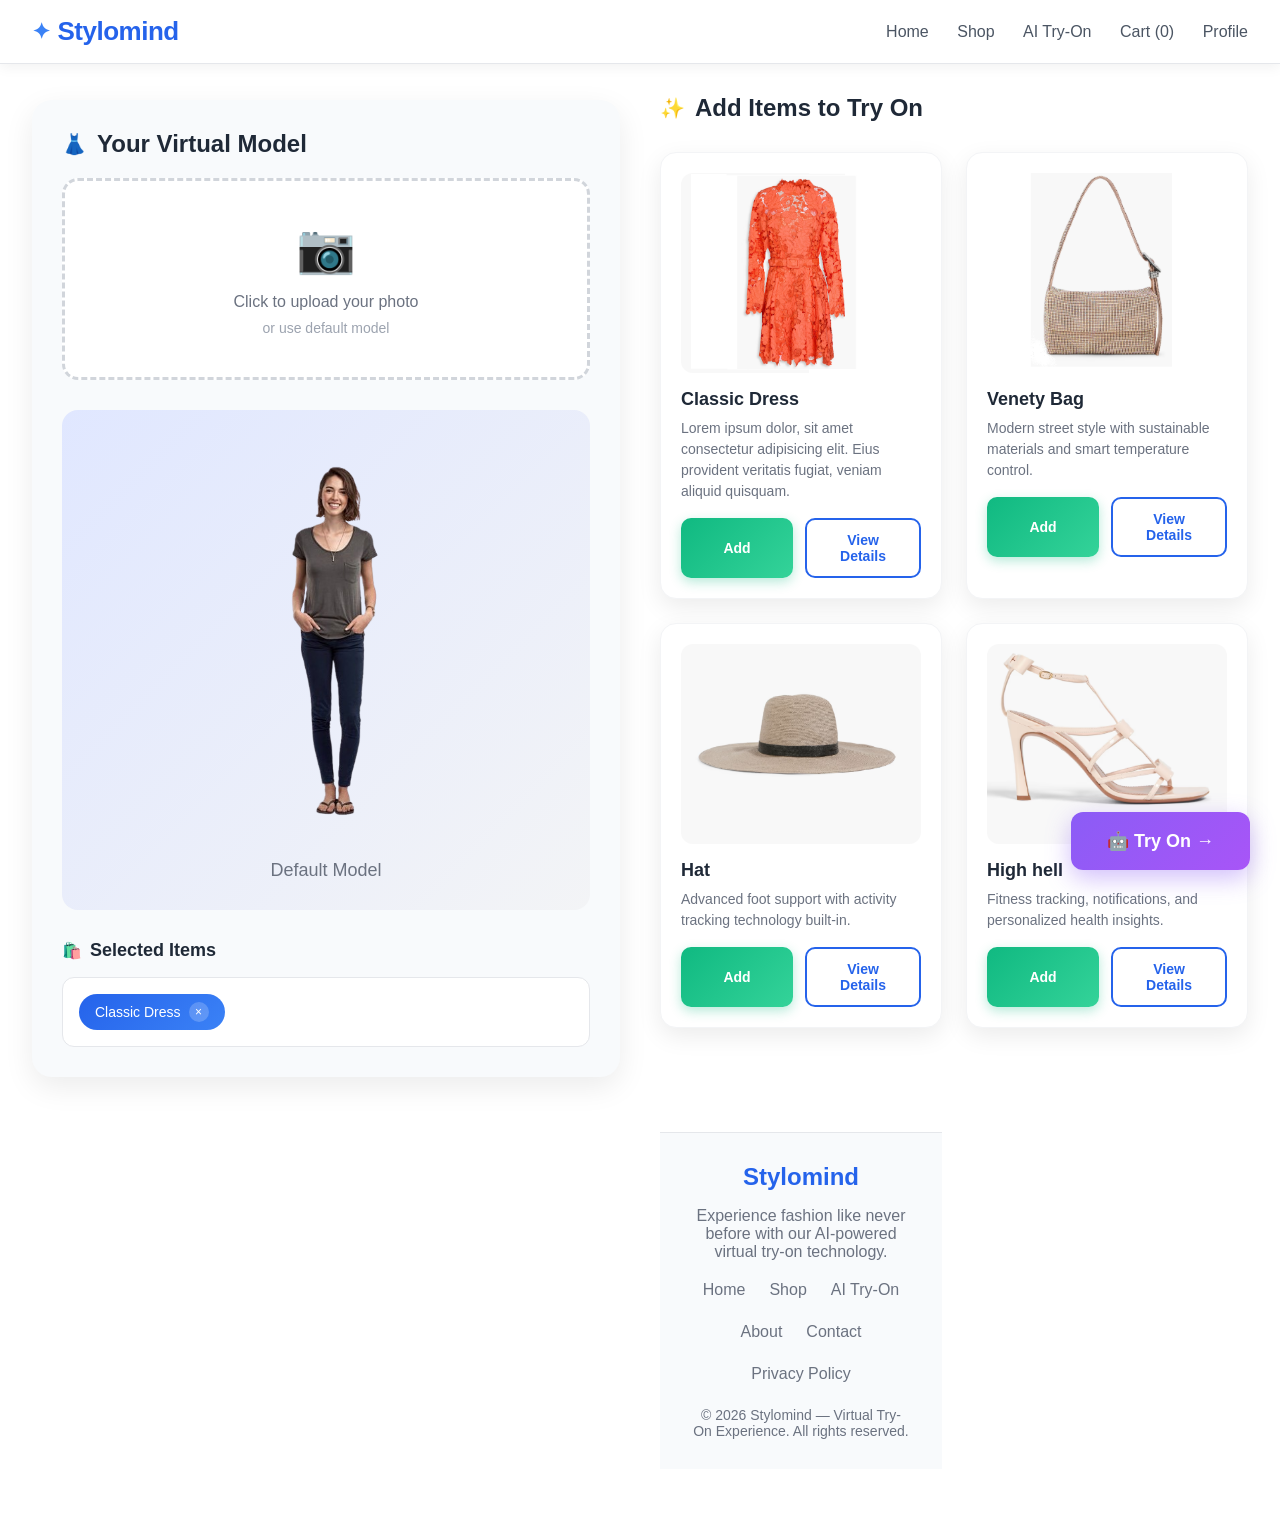
==== others/try_on.html @ b89e4848 "update update" ====
<!DOCTYPE html>
<html lang="en">
<head>
  <meta charset="UTF-8" />
  <meta name="viewport" content="width=device-width, initial-scale=1.0" />
  <title>AI Virtual Try-On | Stylomind</title>
  <link rel="stylesheet" href="try.css">
</head>
<body>

<header id="main-header">
  <div class="logo">Stylomind</div>
  <nav>
    <a href="index.html">Home</a>
    <a href="product-details.html">Shop</a>
    <a href="#" class="active">AI Try-On</a>
    <a href="#">Cart (<span id="cart-count">0</span>)</a>
    <a href="#">Profile</a>
  </nav>
</header>

<div class="main-container">
  
  <!-- LEFT SIDE - PERMANENT DRESS AREA -->
  <div class="permanent-section">
    <h2>Your Virtual Model</h2>
    
    <div class="upload-area" onclick="triggerUpload()">
      <div class="upload-icon">📷</div>
      <p>Click to upload your photo</p>
      <small>or use default model</small>
      <input type="file" id="imageUpload" accept="image/*" style="display: none;">
    </div>
    
    <div class="model-image-container">
      <img id="modelImage" src="" alt="Uploaded Model">
      <div class="default-model" id="defaultModel">
        <div class="icon"></div>
        <p>Default Model</p>
      </div>
    </div>
    
    <div class="selected-products">
      <h3>Selected Items</h3>
      <div class="selected-items" id="selectedItems">
        <!-- Selected items will appear here -->
        <div class="selected-item">
          Classic Dress <button class="remove" onclick="removeItem('Classic Dress')">×</button>
        </div>
      </div>
    </div>
  </div>
  
  <!-- RIGHT SIDE - PRODUCTS GRID -->
  <div class="products-section">
    <h2>Add Items to Try On</h2>
    
    <div class="products-grid">
      <!-- Product 1 -->
      <div class="product-card" data-id="1">
        <div class="product-image">
          <img src="../images/dress.PNG" alt="Classic Dress">
        </div>
        <div class="product-info">
          <h3>Classic Dress</h3>
          <p>Lorem ipsum dolor, sit amet consectetur adipisicing elit. Eius provident veritatis fugiat, veniam aliquid quisquam.</p>
          <div class="product-actions">
            <button class="btn-add" onclick="addProduct('Classic Dress', 1)">Add</button>
            <button class="btn-details" onclick="showDetails(1)">View Details</button>
          </div>
        </div>
      </div>
      
      <!-- Product 2 -->
      <div class="product-card" data-id="2">
        <div class="product-image">
          <img src="../images/bag.PNG" alt="Venety Bag">
        </div>
        <div class="product-info">
          <h3>Venety Bag</h3>
          <p>Modern street style with sustainable materials and smart temperature control.</p>
          <div class="product-actions">
            <button class="btn-add" onclick="addProduct('Venety Bag', 2)">Add</button>
            <button class="btn-details" onclick="showDetails(2)">View Details</button>
          </div>
        </div>
      </div>
      
      <!-- Product 3 -->
      <div class="product-card" data-id="3">
        <div class="product-image">
          <img src="../images/hat.PNG" alt="Hat">
        </div>
        <div class="product-info">
          <h3>Hat</h3>
          <p>Advanced foot support with activity tracking technology built-in.</p>
          <div class="product-actions">
            <button class="btn-add" onclick="addProduct('Hat', 3)">Add</button>
            <button class="btn-details" onclick="showDetails(3)">View Details</button>
          </div>
        </div>
      </div>
      
      <!-- Product 4 -->
      <div class="product-card" data-id="4">
        <div class="product-image">
          <img src="../images/shoes.PNG" alt="High hell">
        </div>
        <div class="product-info">
          <h3>High hell</h3>
          <p>Fitness tracking, notifications, and personalized health insights.</p>
          <div class="product-actions">
            <button class="btn-add" onclick="addProduct('High hell', 4)">Add</button>
            <button class="btn-details" onclick="showDetails(4)">View Details</button>
          </div>
        </div>
      </div>

<!-- TRY ON BUTTON -->
<button class="try-on-button" id="tryOnBtn" onclick="startTryOn()">
  <span>🤖 Try On →</span>
</button>

<!-- POPUP MODAL FOR PRODUCT DETAILS -->
<div class="modal-overlay" id="detailsModal">
  <div class="modal-content">
    <button class="close-modal" onclick="closeModal()">×</button>
    <div class="modal-body" id="modalBody">
      <!-- Content will be inserted here by JavaScript -->
    </div>
  </div>
</div>

<!-- LOADING OVERLAY -->
<div class="loading-overlay" id="loadingOverlay">
  <div class="loading-content">
    <h2 style="color: white; margin-bottom: 30px; font-size: 28px;">Generating Your AI Try-On</h2>
    
    <div class="loading-steps">
      <div class="loading-step">
        <div class="step-title">
          <span>Processing Image</span>
          <span class="step-percentage" id="step1Percent">0%</span>
        </div>
        <div class="progress-bar">
          <div class="progress-fill" id="step1Progress"></div>
        </div>
      </div>
      
      <div class="loading-step">
        <div class="step-title">
          <span>Generating AI Image</span>
          <span class="step-percentage" id="step2Percent">0%</span>
        </div>
        <div class="progress-bar">
          <div class="progress-fill" id="step2Progress"></div>
        </div>
      </div>
    </div>
    
    <div class="final-image-container" id="finalImageContainer">
      <img class="final-image" id="finalImage" src="" alt="AI Generated Try-On">
      <div class="reveal-loading" id="revealLoading"></div>
    </div>
    
    <button class="btn-primary" onclick="closeLoading()" style="margin-top: 20px; display: none;" id="closeBtn">
      Close
    </button>
    <button class="btn-primary" onclick="saveImage()" style="margin-top: 20px; margin-left: 10px; display: none;" id="saveBtn">
      Save Image
    </button>
  </div>
</div>

<footer>
  <div class="footer-content">
    <div class="footer-logo">Stylomind</div>
    <p>Experience fashion like never before with our AI-powered virtual try-on technology.</p>
    <div class="footer-links">
      <a href="index.html">Home</a>
      <a href="product-details.html">Shop</a>
      <a href="#" class="active">AI Try-On</a>
      <a href="#">About</a>
      <a href="#">Contact</a>
      <a href="#">Privacy Policy</a>
    </div>
    <div class="copyright">
      © 2026 Stylomind — Virtual Try-On Experience. All rights reserved.
    </div>
  </div>
</footer>
<script src="try.js"></script>
</body>
</html>
---- others/try.css ----
* {
    margin: 0;
    padding: 0;
    box-sizing: border-box;
    font-family: 'Segoe UI', Tahoma, Geneva, Verdana, sans-serif;
}

body {
    background: #ffffff;
    color: #333333;
    overflow-x: hidden;
}

/* HEADER */
header {
    display: flex;
    justify-content: space-between;
    align-items: center;
    padding: 16px 32px;
    background: #ffffff;
    border-bottom: 1px solid #e5e7eb;
    position: sticky;
    top: 0;
    z-index: 100;
    box-shadow: 0 4px 12px rgba(0, 0, 0, 0.05);
}

.logo {
    font-size: 26px;
    font-weight: 800;
    color: #2563eb;
    letter-spacing: -0.5px;
    display: flex;
    align-items: center;
    gap: 8px;
}

.logo::before {
    content: "✦";
    color: #3b82f6;
    font-size: 22px;
}

nav a {
    margin-left: 24px;
    text-decoration: none;
    color: #4b5563;
    font-size: 16px;
    font-weight: 500;
    position: relative;
    padding: 8px 0;
    transition: color 0.3s ease;
}

nav a:hover {
    color: #2563eb;
}

nav a::after {
    content: '';
    position: absolute;
    bottom: 0;
    left: 0;
    width: 0;
    height: 2px;
    background: #2563eb;
    transition: width 0.3s ease;
}

nav a:hover::after {
    width: 100%;
}

/* MAIN CONTAINER */
.main-container {
    max-width: 1400px;
    margin: 30px auto;
    padding: 0 32px;
    display: grid;
    grid-template-columns: 1fr 1fr;
    gap: 40px;
    min-height: calc(100vh - 200px);
}

/* LEFT SIDE - PERMANENT DRESS */
.permanent-section {
    background: #f8fafc;
    border-radius: 20px;
    padding: 30px;
    box-shadow: 0 10px 30px rgba(0, 0, 0, 0.08);
    height: fit-content;
    position: sticky;
    top: 100px;
}

.permanent-section h2 {
    font-size: 24px;
    margin-bottom: 20px;
    color: #1f2937;
    display: flex;
    align-items: center;
    gap: 10px;
}

.permanent-section h2::before {
    content: "👗";
    font-size: 20px;
}

.upload-area {
    border: 3px dashed #d1d5db;
    border-radius: 16px;
    padding: 40px 20px;
    text-align: center;
    margin-bottom: 30px;
    background: white;
    cursor: pointer;
    transition: all 0.3s ease;
}

.upload-area:hover {
    border-color: #2563eb;
    background: #f0f7ff;
}

.upload-icon {
    font-size: 48px;
    margin-bottom: 16px;
    color: #9ca3af;
}

.upload-area p {
    color: #6b7280;
    margin-bottom: 8px;
}

.upload-area small {
    color: #9ca3af;
    font-size: 14px;
}

.model-image-container {
    position: relative;
    width: 100%;
    height: 500px;
    border-radius: 16px;
    overflow: hidden;
    background: #f3f4f6;
    margin-bottom: 20px;
}

#modelImage {
    width: 100%;
    height: 100%;
    object-fit: cover;
    display: none;
}

.default-model {
    width: 100%;
    height: 100%;
    background: linear-gradient(135deg, #e0e7ff 0%, #f3f4f6 100%);
    display: flex;
    flex-direction: column;
    align-items: center;
    justify-content: center;
    color: #6b7280;
}

.default-model .icon {
    background-image: url(../images/model.jpg);
    z-index: 1000;
    height: 400px;
    width: 200px;
    background-size: cover;
    margin-bottom: 20px;
}

.default-model p {
    font-size: 18px;
    font-weight: 500;
}

.selected-products {
    margin-top: 30px;
}

.selected-products h3 {
    font-size: 18px;
    margin-bottom: 16px;
    color: #1f2937;
    display: flex;
    align-items: center;
    gap: 8px;
}

.selected-products h3::before {
    content: "🛍️";
    font-size: 16px;
}

.selected-items {
    display: flex;
    flex-wrap: wrap;
    gap: 12px;
    min-height: 60px;
    padding: 16px;
    background: white;
    border-radius: 12px;
    border: 1px solid #e5e7eb;
}

.selected-item {
    background: linear-gradient(135deg, #2563eb 0%, #3b82f6 100%);
    color: white;
    padding: 8px 16px;
    border-radius: 20px;
    font-size: 14px;
    font-weight: 500;
    display: flex;
    align-items: center;
    gap: 8px;
    animation: fadeIn 0.3s ease;
}

@keyframes fadeIn {
    from { opacity: 0; transform: scale(0.8); }
    to { opacity: 1; transform: scale(1); }
}

.selected-item .remove {
    background: rgba(255, 255, 255, 0.2);
    border: none;
    color: white;
    width: 20px;
    height: 20px;
    border-radius: 50%;
    cursor: pointer;
    display: flex;
    align-items: center;
    justify-content: center;
    font-size: 12px;
}

/* RIGHT SIDE - PRODUCTS GRID */
.products-section {
    background: #ffffff;
}

.products-section h2 {
    font-size: 24px;
    margin-bottom: 30px;
    color: #1f2937;
    display: flex;
    align-items: center;
    gap: 10px;
}

.products-section h2::before {
    content: "✨";
    font-size: 20px;
}

.products-grid {
    display: grid;
    grid-template-columns: repeat(auto-fill, minmax(280px, 1fr));
    gap: 24px;
    margin-bottom: 40px;
}

.product-card {
    background: white;
    border-radius: 16px;
    padding: 20px;
    box-shadow: 0 8px 25px rgba(0, 0, 0, 0.08);
    border: 1px solid #f3f4f6;
    transition: all 0.3s ease;
}

.product-card:hover {
    transform: translateY(-5px);
    box-shadow: 0 15px 35px rgba(0, 0, 0, 0.12);
}

.product-image {
    width: 100%;
    height: 200px;
    border-radius: 12px;
    overflow: hidden;
    margin-bottom: 16px;
}

.product-image img {
    width: 100%;
    height: 100%;
    object-fit: cover;
    transition: transform 0.5s ease;
}

.product-card:hover .product-image img {
    transform: scale(1.05);
}

.product-info h3 {
    font-size: 18px;
    margin-bottom: 8px;
    color: #1f2937;
}

.product-info p {
    color: #6b7280;
    font-size: 14px;
    margin-bottom: 16px;
    line-height: 1.5;
}

.product-actions {
    display: flex;
    gap: 12px;
}

.btn-add, .btn-details {
    padding: 12px 20px;
    border-radius: 10px;
    font-size: 14px;
    font-weight: 600;
    cursor: pointer;
    transition: all 0.3s ease;
    border: none;
    flex: 1;
}

.btn-add {
    background: linear-gradient(135deg, #10b981 0%, #34d399 100%);
    color: white;
    box-shadow: 0 4px 12px rgba(16, 185, 129, 0.3);
}

.btn-add:hover {
    transform: translateY(-2px);
    box-shadow: 0 6px 18px rgba(16, 185, 129, 0.4);
}

.btn-add.added {
    background: #6b7280;
    box-shadow: none;
}

.btn-details {
    background: white;
    color: #2563eb;
    border: 2px solid #2563eb;
}

.btn-details:hover {
    background: #f0f7ff;
    transform: translateY(-2px);
}

/* PRIMARY BUTTON */
.btn-primary {
    padding: 12px 20px;
    border-radius: 10px;
    font-size: 14px;
    font-weight: 600;
    cursor: pointer;
    transition: all 0.3s ease;
    border: none;
    background: linear-gradient(135deg, #10b981 0%, #34d399 100%);
    color: white;
    box-shadow: 0 4px 12px rgba(16, 185, 129, 0.3);
}

.btn-primary:hover {
    transform: translateY(-2px);
    box-shadow: 0 6px 18px rgba(16, 185, 129, 0.4);
}

/* TRY ON BUTTON */
.try-on-button {
    position: fixed;
    bottom: 30px;
    right: 30px;
    padding: 18px 36px;
    background: linear-gradient(135deg, #8b5cf6 0%, #a855f7 100%);
    color: white;
    border: none;
    border-radius: 12px;
    font-size: 18px;
    font-weight: 700;
    cursor: pointer;
    box-shadow: 0 8px 25px rgba(139, 92, 246, 0.4);
    transition: all 0.3s ease;
    display: flex;
    align-items: center;
    gap: 12px;
    z-index: 50;
}

.try-on-button:hover {
    transform: translateY(-3px);
    box-shadow: 0 12px 30px rgba(139, 92, 246, 0.5);
}

.try-on-button:disabled {
    background: #9ca3af;
    cursor: not-allowed;
    transform: none;
    box-shadow: none;
}

/* POPUP MODAL */
.modal-overlay {
    position: fixed;
    top: 0;
    left: 0;
    width: 100%;
    height: 100%;
    background: rgba(0, 0, 0, 0.7);
    display: none;
    align-items: center;
    justify-content: center;
    z-index: 1000;
    animation: fadeIn 0.3s ease;
}

.modal-content {
    background: white;
    border-radius: 20px;
    width: 90%;
    max-width: 800px;
    max-height: 90vh;
    overflow-y: auto;
    position: relative;
    animation: slideUp 0.4s ease;
}

@keyframes slideUp {
    from { opacity: 0; transform: translateY(50px); }
    to { opacity: 1; transform: translateY(0); }
}

.close-modal {
    position: absolute;
    top: 20px;
    right: 20px;
    background: #ef4444;
    color: white;
    border: none;
    width: 40px;
    height: 40px;
    border-radius: 50%;
    font-size: 20px;
    cursor: pointer;
    display: flex;
    align-items: center;
    justify-content: center;
    z-index: 1001;
    transition: all 0.3s ease;
}

.close-modal:hover {
    background: #dc2626;
    transform: rotate(90deg);
}

.modal-body {
    padding: 40px;
}

/* LOADING OVERLAY */
.loading-overlay {
    position: fixed;
    top: 0;
    left: 0;
    width: 100%;
    height: 100%;
    background: rgba(0, 0, 0, 0.9);
    display: none;
    align-items: center;
    justify-content: center;
    z-index: 2000;
    flex-direction: column;
}

.loading-content {
    background: rgba(255, 255, 255, 0.1);
    backdrop-filter: blur(10px);
    border-radius: 20px;
    padding: 40px;
    width: 90%;
    max-width: 500px;
    color: white;
    text-align: center;
}

.loading-steps {
    margin-bottom: 30px;
}

.loading-step {
    margin-bottom: 25px;
}

.step-title {
    display: flex;
    justify-content: space-between;
    margin-bottom: 8px;
    font-size: 18px;
    font-weight: 500;
}

.progress-bar {
    height: 10px;
    background: rgba(255, 255, 255, 0.2);
    border-radius: 5px;
    overflow: hidden;
}

.progress-fill {
    height: 100%;
    background: linear-gradient(90deg, #3b82f6, #8b5cf6);
    width: 0%;
    transition: width 1s ease;
    border-radius: 5px;
}

.step-percentage {
    font-weight: 600;
    color: #3b82f6;
}

.final-image-container {
    position: relative;
    width: 100%;
    height: 400px;
    margin-top: 30px;
    overflow: hidden;
    border-radius: 16px;
    display: none;
}

.final-image {
    width: 100%;
    height: 100%;
    object-fit: contain;
    object-position: center;
}

.reveal-loading {
    position: absolute;
    top: 0;
    left: 0;
    width: 100%;
    height: 0%;
    background: linear-gradient(180deg, #000000 0%, transparent 100%);
    animation: reveal 2s ease forwards;
}

@keyframes reveal {
    from { height: 100%; }
    to { height: 0%; }
}

/* FOOTER */
footer {
    padding: 30px 32px;
    text-align: center;
    color: #6b7280;
    border-top: 1px solid #e5e7eb;
    background: #f8fafc;
    margin-top: 80px;
}

.footer-content {
    max-width: 800px;
    margin: 0 auto;
}

.footer-logo {
    font-size: 24px;
    font-weight: 800;
    color: #2563eb;
    margin-bottom: 16px;
}

.footer-links {
    display: flex;
    justify-content: center;
    gap: 24px;
    margin: 20px 0;
    flex-wrap: wrap;
}

.footer-links a {
    color: #6b7280;
    text-decoration: none;
    transition: color 0.3s ease;
}

.footer-links a:hover {
    color: #2563eb;
}

.copyright {
    margin-top: 24px;
    font-size: 14px;
}

/* RESPONSIVE */
@media (max-width: 1200px) {
    .main-container {
    grid-template-columns: 1fr;
    gap: 30px;
    }
    
    .permanent-section {
    position: static;
    }
}

@media (max-width: 768px) {
    header {
    padding: 14px 20px;
    flex-direction: column;
    gap: 16px;
    }
    
    nav a {
    margin: 0 10px;
    }
    
    .main-container {
    padding: 0 20px;
    }
    
    .products-grid {
    grid-template-columns: 1fr;
    }
    
    .try-on-button {
    bottom: 20px;
    right: 20px;
    padding: 14px 24px;
    font-size: 16px;
    }
}
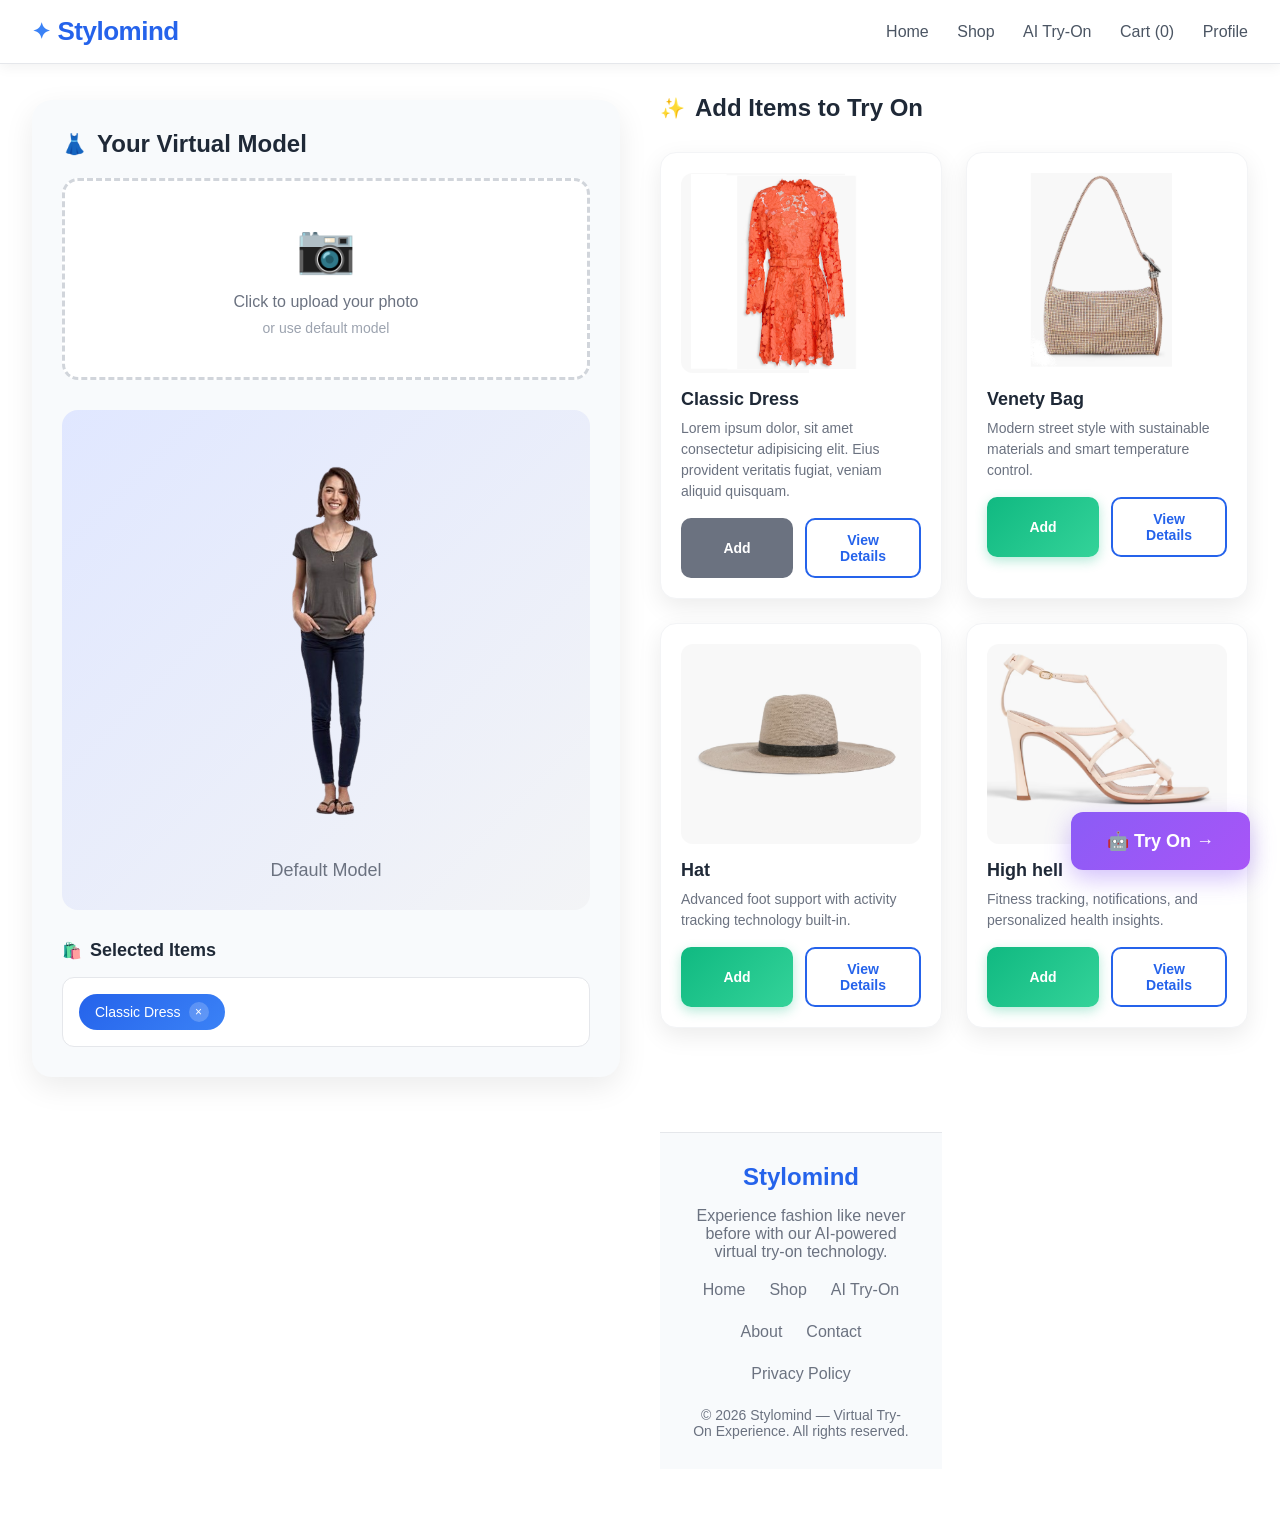
==== commit a25b0446: "Add 'added' class to Classic Dress button" ====
--- a/others/try_on.html
+++ b/others/try_on.html
@@ -65,7 +65,7 @@
           <h3>Classic Dress</h3>
           <p>Lorem ipsum dolor, sit amet consectetur adipisicing elit. Eius provident veritatis fugiat, veniam aliquid quisquam.</p>
           <div class="product-actions">
-            <button class="btn-add" onclick="addProduct('Classic Dress', 1)">Add</button>
+            <button class="btn-add added" onclick="addProduct('Classic Dress', 1)">Add</button>
             <button class="btn-details" onclick="showDetails(1)">View Details</button>
           </div>
         </div>
@@ -191,4 +191,4 @@
 </footer>
 <script src="try.js"></script>
 </body>
-</html>+</html>
